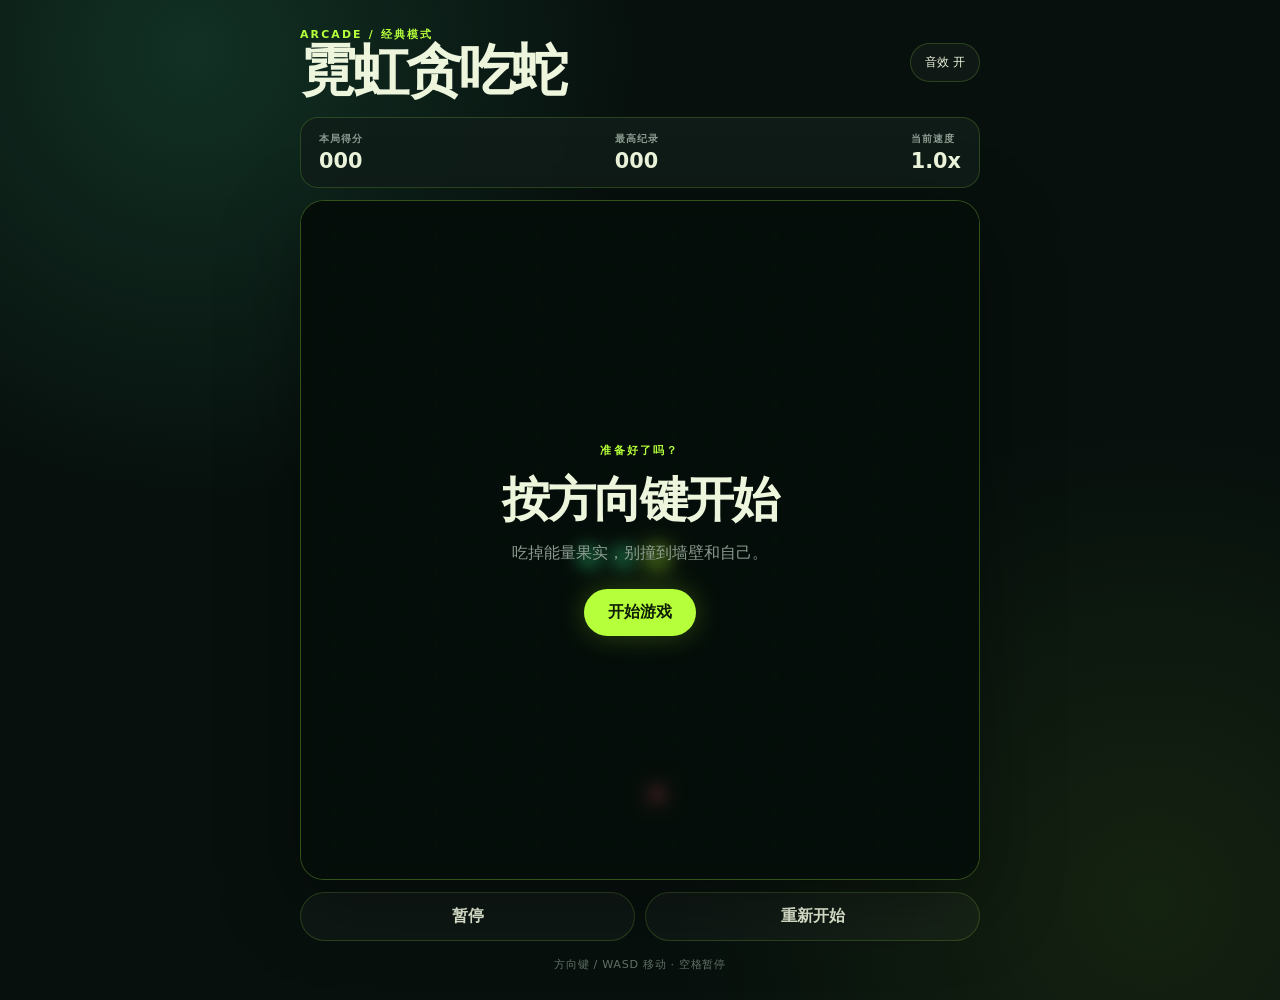
==== index.html @ 86b13d65 "Add mobile snake game and WeChat mini program" ====
<!doctype html>
<html lang="zh-CN">
<head>
  <meta charset="UTF-8">
  <meta name="viewport" content="width=device-width, initial-scale=1.0, maximum-scale=1.0, user-scalable=no">
  <meta name="theme-color" content="#111a17">
  <title>霓虹贪吃蛇</title>
  <link rel="stylesheet" href="style.css">
</head>
<body>
  <main class="game-shell">
    <header class="hero">
      <div>
        <p class="eyebrow">ARCADE / 经典模式</p>
        <h1>霓虹贪吃蛇</h1>
      </div>
      <button id="soundButton" class="icon-button" type="button" aria-label="切换音效">音效 开</button>
    </header>

    <section class="scoreboard" aria-label="游戏数据">
      <div><span>本局得分</span><strong id="score">000</strong></div>
      <div><span>最高纪录</span><strong id="highScore">000</strong></div>
      <div><span>当前速度</span><strong id="speed">1.0x</strong></div>
    </section>

    <section class="board-wrap">
      <canvas id="game" width="600" height="600" aria-label="贪吃蛇游戏区域"></canvas>
      <p class="swipe-hint" aria-hidden="true">在棋盘上滑动控制方向</p>
      <div id="overlay" class="overlay">
        <p id="overlayTag" class="eyebrow">准备好了吗？</p>
        <h2 id="overlayTitle">按方向键开始</h2>
        <p id="overlayText">吃掉能量果实，别撞到墙壁和自己。</p>
        <button id="startButton" class="primary-button" type="button">开始游戏</button>
      </div>
    </section>

    <div class="actions">
      <button id="pauseButton" class="secondary-button" type="button">暂停</button>
      <button id="restartButton" class="secondary-button" type="button">重新开始</button>
    </div>

    <section class="mobile-controls" aria-label="触屏方向控制">
      <button data-direction="up" aria-label="向上">↑</button>
      <button data-direction="left" aria-label="向左">←</button>
      <button data-direction="down" aria-label="向下">↓</button>
      <button data-direction="right" aria-label="向右">→</button>
    </section>

    <footer><span class="desktop-tip">方向键 / WASD 移动 · 空格暂停</span><span class="mobile-tip">滑动棋盘或点击方向键移动</span></footer>
  </main>
  <script src="game.js"></script>
</body>
</html>
---- style.css ----
:root {
  color-scheme: dark;
  --bg: #07100d;
  --panel: rgba(17, 30, 25, 0.86);
  --line: rgba(172, 255, 73, 0.18);
  --lime: #b6ff3b;
  --mint: #54f9b0;
  --cream: #edf5dd;
  --muted: #8c9c91;
  --danger: #ff5b78;
}

* { box-sizing: border-box; }

body {
  margin: 0;
  min-height: 100vh;
  display: grid;
  place-items: center;
  padding: 28px 18px;
  overflow-x: hidden;
  font-family: Inter, ui-sans-serif, system-ui, -apple-system, "Segoe UI", sans-serif;
  color: var(--cream);
  background:
    radial-gradient(circle at 15% 5%, rgba(84, 249, 176, .14), transparent 28rem),
    radial-gradient(circle at 90% 90%, rgba(182, 255, 59, .08), transparent 30rem),
    var(--bg);
}

body::before {
  content: "";
  position: fixed;
  inset: 0;
  pointer-events: none;
  opacity: .35;
  background-image: linear-gradient(rgba(255,255,255,.018) 1px, transparent 1px), linear-gradient(90deg, rgba(255,255,255,.018) 1px, transparent 1px);
  background-size: 32px 32px;
}

button { font: inherit; }

.game-shell { width: min(100%, 680px); position: relative; }

.hero, .scoreboard, .actions { display: flex; align-items: center; justify-content: space-between; }
.hero { margin-bottom: 20px; }
.hero h1 { margin: 2px 0 0; font-size: clamp(2rem, 7vw, 3.5rem); line-height: .95; letter-spacing: -.055em; }
.eyebrow { margin: 0; color: var(--lime); font-size: .68rem; font-weight: 800; letter-spacing: .2em; text-transform: uppercase; }

.icon-button, .secondary-button {
  border: 1px solid var(--line);
  border-radius: 999px;
  color: var(--cream);
  background: rgba(255,255,255,.035);
  cursor: pointer;
}
.icon-button { padding: 10px 14px; font-size: .75rem; }
.secondary-button { flex: 1; padding: 13px 16px; font-weight: 700; }
button:hover { border-color: rgba(182,255,59,.55); transform: translateY(-1px); }
button:active { transform: translateY(1px); }

.scoreboard {
  gap: 10px;
  margin-bottom: 12px;
  padding: 14px 18px;
  border: 1px solid var(--line);
  border-radius: 18px;
  background: var(--panel);
  backdrop-filter: blur(12px);
}
.scoreboard div { min-width: 0; }
.scoreboard span { display: block; color: var(--muted); font-size: .65rem; font-weight: 700; letter-spacing: .09em; }
.scoreboard strong { display: block; margin-top: 3px; font-size: 1.3rem; font-variant-numeric: tabular-nums; }

.board-wrap {
  position: relative;
  overflow: hidden;
  border: 1px solid rgba(182,255,59,.26);
  border-radius: 24px;
  box-shadow: 0 24px 80px rgba(0,0,0,.34), inset 0 0 50px rgba(84,249,176,.03);
  background: #09140f;
  touch-action: none;
  user-select: none;
  -webkit-user-select: none;
}
canvas { width: 100%; aspect-ratio: 1; display: block; touch-action: none; }
.swipe-hint {
  display: none;
  position: absolute;
  left: 50%;
  bottom: 12px;
  z-index: 2;
  margin: 0;
  padding: 6px 11px;
  border-radius: 999px;
  color: rgba(237,245,221,.72);
  background: rgba(4,11,8,.58);
  font-size: .66rem;
  transform: translateX(-50%);
  pointer-events: none;
}
.mobile-tip { display: none; }

.overlay {
  position: absolute;
  inset: 0;
  display: flex;
  flex-direction: column;
  align-items: center;
  justify-content: center;
  padding: 28px;
  text-align: center;
  background: rgba(4, 11, 8, .73);
  backdrop-filter: blur(7px);
  transition: opacity .2s ease;
}
.overlay.hidden { opacity: 0; pointer-events: none; }
.overlay h2 { margin: 10px 0 8px; font-size: clamp(1.8rem, 6vw, 3rem); letter-spacing: -.045em; }
.overlay > p:not(.eyebrow) { max-width: 360px; margin: 0 0 24px; color: var(--muted); line-height: 1.6; }
.primary-button {
  padding: 13px 24px;
  border: 0;
  border-radius: 999px;
  color: #102006;
  background: var(--lime);
  font-weight: 900;
  cursor: pointer;
  box-shadow: 0 0 28px rgba(182,255,59,.24);
}

.actions { gap: 10px; margin-top: 12px; }
.mobile-controls { display: none; width: 210px; margin: 18px auto 0; grid-template: repeat(2, 58px) / repeat(3, 58px); gap: 8px; justify-content: center; }
.mobile-controls button { border: 1px solid var(--line); border-radius: 16px; color: var(--cream); background: var(--panel); font-size: 1.3rem; }
.mobile-controls button:nth-child(1) { grid-column: 2; }
.mobile-controls button:nth-child(2) { grid-row: 2; grid-column: 1; }
.mobile-controls button:nth-child(3) { grid-row: 2; grid-column: 2; }
.mobile-controls button:nth-child(4) { grid-row: 2; grid-column: 3; }
footer { margin-top: 16px; color: #637268; text-align: center; font-size: .7rem; letter-spacing: .06em; }

@media (max-width: 700px), (pointer: coarse) {
  body { min-height: 100svh; padding: max(12px, env(safe-area-inset-top)) 12px max(14px, env(safe-area-inset-bottom)); align-items: start; overscroll-behavior: none; }
  .mobile-controls { display: grid; }
  .hero { margin-bottom: 10px; }
  .hero h1 { font-size: clamp(1.8rem, 9vw, 2.7rem); }
  .scoreboard { padding: 10px 14px; }
  .board-wrap { border-radius: 18px; }
  .swipe-hint { display: block; }
  .overlay { padding: 20px; }
  .actions { margin-top: 9px; }
  .mobile-controls { margin-top: 12px; }
  .mobile-controls button { min-width: 58px; min-height: 58px; touch-action: manipulation; }
  .desktop-tip { display: none; }
  .mobile-tip { display: inline; }
  footer { margin-top: 10px; }
}

@media (max-width: 390px) {
  .scoreboard span { font-size: .58rem; }
  .scoreboard strong { font-size: 1.08rem; }
  .mobile-controls { grid-template: repeat(2, 52px) / repeat(3, 52px); }
  .mobile-controls button { min-width: 52px; min-height: 52px; }
}

@media (orientation: landscape) and (pointer: coarse) and (max-height: 520px) {
  body { place-items: start center; }
  .game-shell { width: min(94vw, 980px); display: grid; grid-template-columns: minmax(280px, 62vh) minmax(220px, 1fr); gap: 8px 18px; }
  .hero, .scoreboard, .actions, .mobile-controls, footer { grid-column: 2; }
  .hero { grid-row: 1; }
  .scoreboard { grid-row: 2; }
  .board-wrap { grid-column: 1; grid-row: 1 / span 5; align-self: start; }
  .actions { grid-row: 3; }
  .mobile-controls { grid-row: 4; margin-top: 2px; }
  footer { grid-row: 5; }
}

@media (max-height: 780px) and (min-width: 700px) {
  .game-shell { width: min(100%, 570px); }
  .hero { margin-bottom: 12px; }
  .hero h1 { font-size: 2.2rem; }
}
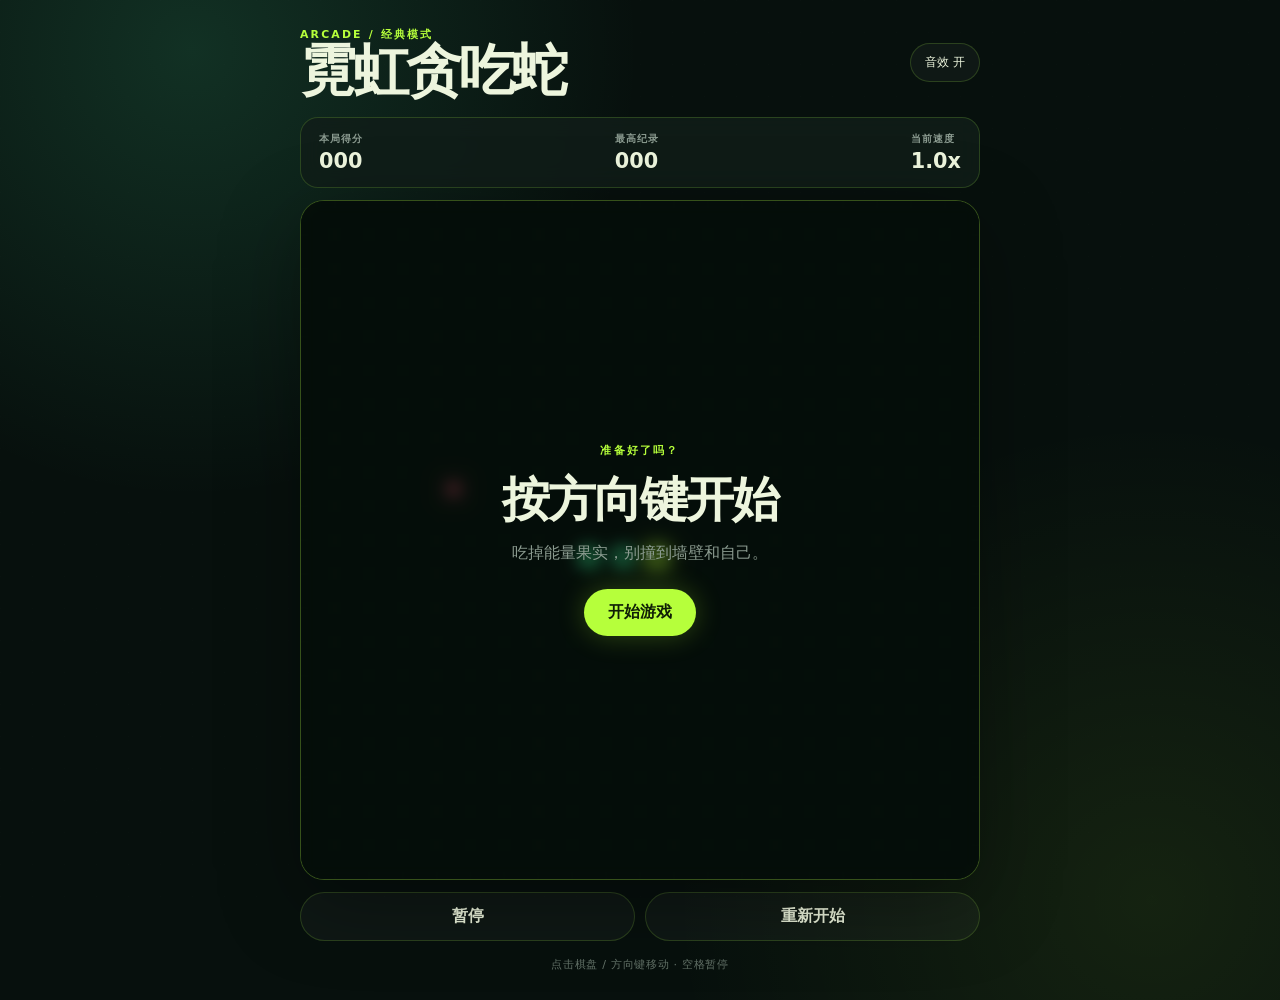
==== commit a559a1a1: "Add tap-to-move controls" ====
--- a/index.html
+++ b/index.html
@@ -25,7 +25,7 @@
 
     <section class="board-wrap">
       <canvas id="game" width="600" height="600" aria-label="贪吃蛇游戏区域"></canvas>
-      <p class="swipe-hint" aria-hidden="true">在棋盘上滑动控制方向</p>
+      <p class="swipe-hint" aria-hidden="true">点击棋盘控制方向</p>
       <div id="overlay" class="overlay">
         <p id="overlayTag" class="eyebrow">准备好了吗？</p>
         <h2 id="overlayTitle">按方向键开始</h2>
@@ -46,7 +46,7 @@
       <button data-direction="right" aria-label="向右">→</button>
     </section>
 
-    <footer><span class="desktop-tip">方向键 / WASD 移动 · 空格暂停</span><span class="mobile-tip">滑动棋盘或点击方向键移动</span></footer>
+    <footer><span class="desktop-tip">点击棋盘 / 方向键移动 · 空格暂停</span><span class="mobile-tip">点击蛇头四周控制方向</span></footer>
   </main>
   <script src="game.js"></script>
 </body>
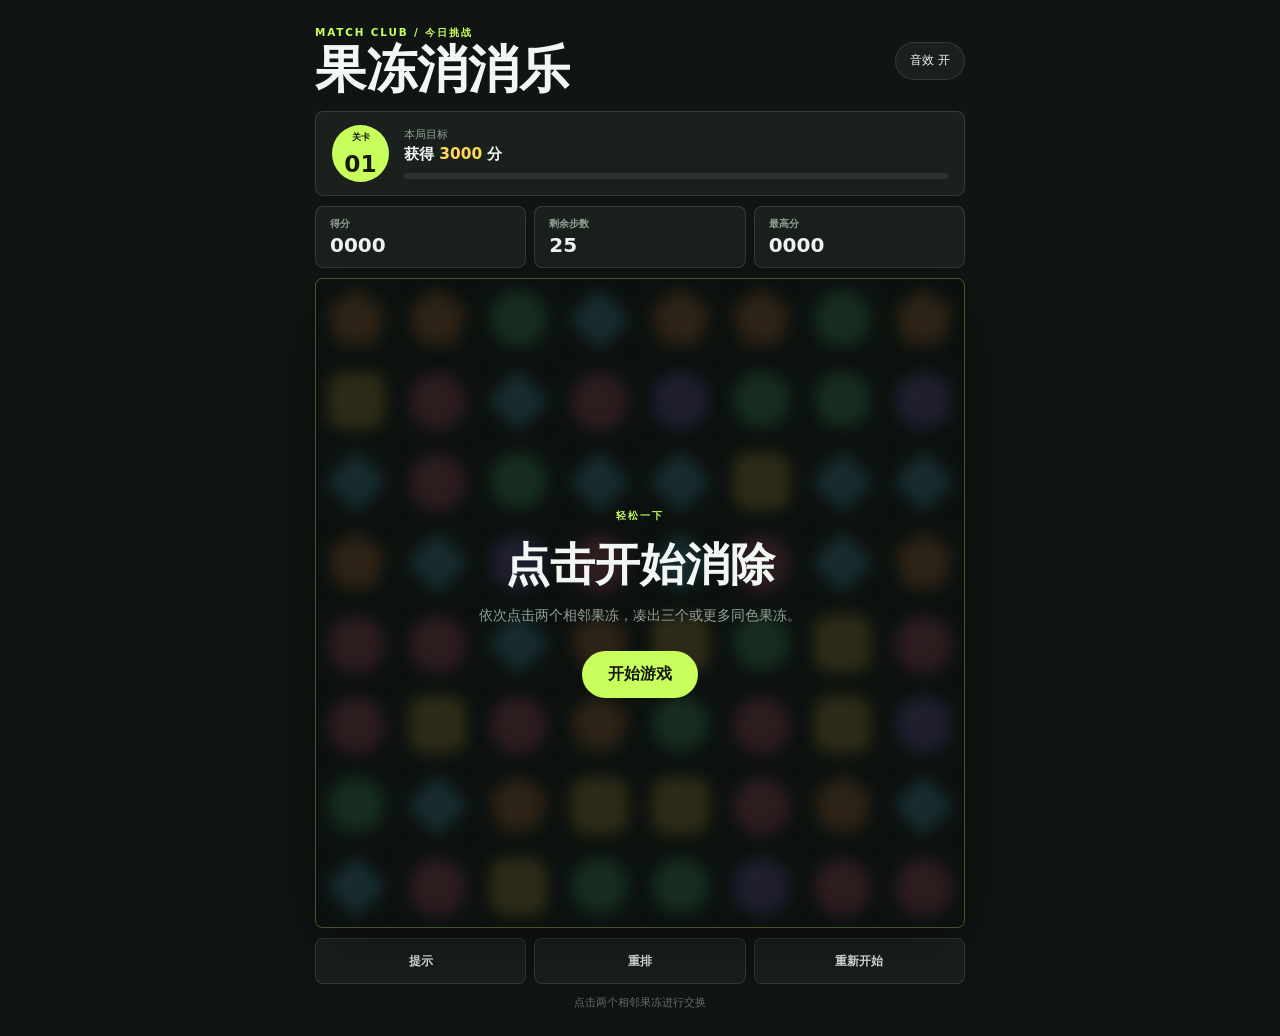
==== commit 3fe1e02d: "Replace snake game with mobile match-three" ====
--- a/index.html
+++ b/index.html
@@ -2,51 +2,53 @@
 <html lang="zh-CN">
 <head>
   <meta charset="UTF-8">
-  <meta name="viewport" content="width=device-width, initial-scale=1.0, maximum-scale=1.0, user-scalable=no">
-  <meta name="theme-color" content="#111a17">
-  <title>霓虹贪吃蛇</title>
+  <meta name="viewport" content="width=device-width, initial-scale=1, maximum-scale=1, user-scalable=no, viewport-fit=cover">
+  <meta name="theme-color" content="#101412">
+  <title>果冻消消乐</title>
   <link rel="stylesheet" href="style.css">
 </head>
 <body>
   <main class="game-shell">
-    <header class="hero">
+    <header class="topbar">
       <div>
-        <p class="eyebrow">ARCADE / 经典模式</p>
-        <h1>霓虹贪吃蛇</h1>
+        <p class="eyebrow">MATCH CLUB / 今日挑战</p>
+        <h1>果冻消消乐</h1>
       </div>
-      <button id="soundButton" class="icon-button" type="button" aria-label="切换音效">音效 开</button>
+      <button id="soundButton" class="pill-button" type="button">音效 开</button>
     </header>
 
-    <section class="scoreboard" aria-label="游戏数据">
-      <div><span>本局得分</span><strong id="score">000</strong></div>
-      <div><span>最高纪录</span><strong id="highScore">000</strong></div>
-      <div><span>当前速度</span><strong id="speed">1.0x</strong></div>
+    <section class="mission" aria-label="关卡目标">
+      <div class="level-badge"><span>关卡</span><strong>01</strong></div>
+      <div class="mission-copy">
+        <span>本局目标</span>
+        <strong>获得 <b id="targetScore">3000</b> 分</strong>
+        <div class="progress"><i id="progressBar"></i></div>
+      </div>
     </section>
 
-    <section class="board-wrap">
-      <canvas id="game" width="600" height="600" aria-label="贪吃蛇游戏区域"></canvas>
-      <p class="swipe-hint" aria-hidden="true">点击棋盘控制方向</p>
+    <section class="stats" aria-label="游戏数据">
+      <div><span>得分</span><strong id="score">0000</strong></div>
+      <div><span>剩余步数</span><strong id="moves">25</strong></div>
+      <div><span>最高分</span><strong id="best">0000</strong></div>
+    </section>
+
+    <section id="boardWrap" class="board-wrap">
+      <canvas id="game" width="640" height="640" aria-label="消消乐游戏棋盘"></canvas>
+      <div id="combo" class="combo" aria-live="polite"></div>
       <div id="overlay" class="overlay">
-        <p id="overlayTag" class="eyebrow">准备好了吗？</p>
-        <h2 id="overlayTitle">按方向键开始</h2>
-        <p id="overlayText">吃掉能量果实，别撞到墙壁和自己。</p>
+        <p id="overlayTag" class="eyebrow">轻松一下</p>
+        <h2 id="overlayTitle">点击开始消除</h2>
+        <p id="overlayText">依次点击两个相邻果冻，凑出三个或更多同色果冻。</p>
         <button id="startButton" class="primary-button" type="button">开始游戏</button>
       </div>
     </section>
 
     <div class="actions">
-      <button id="pauseButton" class="secondary-button" type="button">暂停</button>
-      <button id="restartButton" class="secondary-button" type="button">重新开始</button>
+      <button id="hintButton" type="button">提示</button>
+      <button id="shuffleButton" type="button">重排</button>
+      <button id="restartButton" type="button">重新开始</button>
     </div>
-
-    <section class="mobile-controls" aria-label="触屏方向控制">
-      <button data-direction="up" aria-label="向上">↑</button>
-      <button data-direction="left" aria-label="向左">←</button>
-      <button data-direction="down" aria-label="向下">↓</button>
-      <button data-direction="right" aria-label="向右">→</button>
-    </section>
-
-    <footer><span class="desktop-tip">点击棋盘 / 方向键移动 · 空格暂停</span><span class="mobile-tip">点击蛇头四周控制方向</span></footer>
+    <p class="tip">点击两个相邻果冻进行交换</p>
   </main>
   <script src="game.js"></script>
 </body>
--- a/style.css
+++ b/style.css
@@ -1,13 +1,14 @@
 :root {
   color-scheme: dark;
-  --bg: #07100d;
-  --panel: rgba(17, 30, 25, 0.86);
-  --line: rgba(172, 255, 73, 0.18);
-  --lime: #b6ff3b;
-  --mint: #54f9b0;
-  --cream: #edf5dd;
-  --muted: #8c9c91;
-  --danger: #ff5b78;
+  --bg: #101412;
+  --surface: #1a211d;
+  --surface-2: #222b26;
+  --line: rgba(232, 255, 241, .12);
+  --text: #f2f7f3;
+  --muted: #92a198;
+  --lime: #c9ff5d;
+  --yellow: #ffd85a;
+  --pink: #ff6f91;
 }
 
 * { box-sizing: border-box; }
@@ -17,14 +18,11 @@
   min-height: 100vh;
   display: grid;
   place-items: center;
-  padding: 28px 18px;
+  padding: 26px 16px;
   overflow-x: hidden;
+  color: var(--text);
+  background: var(--bg);
   font-family: Inter, ui-sans-serif, system-ui, -apple-system, "Segoe UI", sans-serif;
-  color: var(--cream);
-  background:
-    radial-gradient(circle at 15% 5%, rgba(84, 249, 176, .14), transparent 28rem),
-    radial-gradient(circle at 90% 90%, rgba(182, 255, 59, .08), transparent 30rem),
-    var(--bg);
 }
 
 body::before {
@@ -32,148 +30,63 @@
   position: fixed;
   inset: 0;
   pointer-events: none;
-  opacity: .35;
-  background-image: linear-gradient(rgba(255,255,255,.018) 1px, transparent 1px), linear-gradient(90deg, rgba(255,255,255,.018) 1px, transparent 1px);
-  background-size: 32px 32px;
+  opacity: .24;
+  background-image: linear-gradient(rgba(255,255,255,.025) 1px, transparent 1px), linear-gradient(90deg, rgba(255,255,255,.025) 1px, transparent 1px);
+  background-size: 28px 28px;
 }
 
-button { font: inherit; }
+button { font: inherit; transition: transform .12s ease, border-color .12s ease; }
+button:active { transform: scale(.97); }
+.game-shell { position: relative; width: min(100%, 650px); }
+.topbar { display: flex; align-items: center; justify-content: space-between; margin-bottom: 16px; }
+.eyebrow { margin: 0; color: var(--lime); font-size: .65rem; font-weight: 900; letter-spacing: .18em; text-transform: uppercase; }
+h1 { margin: 4px 0 0; font-size: clamp(2rem, 8vw, 3.2rem); line-height: 1; letter-spacing: 0; }
+.pill-button, .actions button { border: 1px solid var(--line); color: var(--text); background: var(--surface); cursor: pointer; }
+.pill-button { width: auto; padding: 10px 14px; border-radius: 99px; font-size: .74rem; }
 
-.game-shell { width: min(100%, 680px); position: relative; }
+.mission { display: flex; align-items: center; gap: 15px; margin-bottom: 10px; padding: 13px 16px; border: 1px solid var(--line); border-radius: 8px; background: var(--surface); }
+.level-badge { display: grid; place-items: center; width: 57px; height: 57px; flex: 0 0 57px; border-radius: 50%; color: #15180f; background: var(--lime); }
+.level-badge span { font-size: .58rem; font-weight: 900; }
+.level-badge strong { margin-top: -5px; font-size: 1.45rem; }
+.mission-copy { flex: 1; min-width: 0; }
+.mission-copy > span { display: block; color: var(--muted); font-size: .68rem; }
+.mission-copy > strong { display: block; margin: 2px 0 8px; font-size: .96rem; }
+.mission-copy b { color: var(--yellow); }
+.progress { height: 6px; overflow: hidden; border-radius: 99px; background: rgba(255,255,255,.08); }
+.progress i { display: block; width: 0; height: 100%; border-radius: inherit; background: var(--yellow); transition: width .25s ease; }
 
-.hero, .scoreboard, .actions { display: flex; align-items: center; justify-content: space-between; }
-.hero { margin-bottom: 20px; }
-.hero h1 { margin: 2px 0 0; font-size: clamp(2rem, 7vw, 3.5rem); line-height: .95; letter-spacing: -.055em; }
-.eyebrow { margin: 0; color: var(--lime); font-size: .68rem; font-weight: 800; letter-spacing: .2em; text-transform: uppercase; }
+.stats { display: grid; grid-template-columns: repeat(3, 1fr); gap: 8px; margin-bottom: 10px; }
+.stats div { padding: 10px 14px; border: 1px solid var(--line); border-radius: 8px; background: var(--surface); }
+.stats span { display: block; color: var(--muted); font-size: .62rem; font-weight: 700; }
+.stats strong { display: block; margin-top: 2px; font-size: 1.25rem; font-variant-numeric: tabular-nums; }
 
-.icon-button, .secondary-button {
-  border: 1px solid var(--line);
-  border-radius: 999px;
-  color: var(--cream);
-  background: rgba(255,255,255,.035);
-  cursor: pointer;
-}
-.icon-button { padding: 10px 14px; font-size: .75rem; }
-.secondary-button { flex: 1; padding: 13px 16px; font-weight: 700; }
-button:hover { border-color: rgba(182,255,59,.55); transform: translateY(-1px); }
-button:active { transform: translateY(1px); }
+.board-wrap { position: relative; overflow: hidden; border: 1px solid rgba(201,255,93,.25); border-radius: 8px; background: #151c18; box-shadow: 0 24px 70px rgba(0,0,0,.38); touch-action: none; user-select: none; -webkit-user-select: none; }
+canvas { display: block; width: 100%; aspect-ratio: 1; touch-action: none; }
+.overlay { position: absolute; inset: 0; display: flex; flex-direction: column; align-items: center; justify-content: center; padding: 30px; text-align: center; background: rgba(10,14,12,.86); backdrop-filter: blur(7px); }
+.overlay.hidden { display: none; }
+.overlay h2 { margin: 12px 0 9px; font-size: clamp(1.8rem, 7vw, 2.8rem); }
+.overlay > p:not(.eyebrow) { max-width: 360px; margin: 0 0 24px; color: var(--muted); font-size: .9rem; line-height: 1.6; }
+.primary-button { padding: 13px 26px; border: 0; border-radius: 99px; color: #15180f; background: var(--lime); font-weight: 900; cursor: pointer; }
+.combo { position: absolute; left: 50%; top: 45%; z-index: 3; color: white; font-size: 2rem; font-weight: 1000; text-shadow: 0 3px 0 #d34568, 0 8px 20px rgba(0,0,0,.35); transform: translate(-50%, -50%) scale(.5); opacity: 0; pointer-events: none; }
+.combo.show { animation: combo-pop .7s ease; }
+@keyframes combo-pop { 0% { opacity: 0; transform: translate(-50%,-50%) scale(.5); } 35% { opacity: 1; transform: translate(-50%,-50%) scale(1.15); } 75% { opacity: 1; transform: translate(-50%,-50%) scale(1); } 100% { opacity: 0; transform: translate(-50%,-65%) scale(1); } }
+.actions { display: grid; grid-template-columns: repeat(3, 1fr); gap: 8px; margin-top: 10px; }
+.actions button { min-height: 46px; padding: 10px; border-radius: 8px; font-size: .78rem; font-weight: 800; }
+.tip { margin: 12px 0 0; color: #637168; text-align: center; font-size: .68rem; }
 
-.scoreboard {
-  gap: 10px;
-  margin-bottom: 12px;
-  padding: 14px 18px;
-  border: 1px solid var(--line);
-  border-radius: 18px;
-  background: var(--panel);
-  backdrop-filter: blur(12px);
-}
-.scoreboard div { min-width: 0; }
-.scoreboard span { display: block; color: var(--muted); font-size: .65rem; font-weight: 700; letter-spacing: .09em; }
-.scoreboard strong { display: block; margin-top: 3px; font-size: 1.3rem; font-variant-numeric: tabular-nums; }
-
-.board-wrap {
-  position: relative;
-  overflow: hidden;
-  border: 1px solid rgba(182,255,59,.26);
-  border-radius: 24px;
-  box-shadow: 0 24px 80px rgba(0,0,0,.34), inset 0 0 50px rgba(84,249,176,.03);
-  background: #09140f;
-  touch-action: none;
-  user-select: none;
-  -webkit-user-select: none;
-}
-canvas { width: 100%; aspect-ratio: 1; display: block; touch-action: none; }
-.swipe-hint {
-  display: none;
-  position: absolute;
-  left: 50%;
-  bottom: 12px;
-  z-index: 2;
-  margin: 0;
-  padding: 6px 11px;
-  border-radius: 999px;
-  color: rgba(237,245,221,.72);
-  background: rgba(4,11,8,.58);
-  font-size: .66rem;
-  transform: translateX(-50%);
-  pointer-events: none;
-}
-.mobile-tip { display: none; }
-
-.overlay {
-  position: absolute;
-  inset: 0;
-  display: flex;
-  flex-direction: column;
-  align-items: center;
-  justify-content: center;
-  padding: 28px;
-  text-align: center;
-  background: rgba(4, 11, 8, .73);
-  backdrop-filter: blur(7px);
-  transition: opacity .2s ease;
-}
-.overlay.hidden { opacity: 0; pointer-events: none; }
-.overlay h2 { margin: 10px 0 8px; font-size: clamp(1.8rem, 6vw, 3rem); letter-spacing: -.045em; }
-.overlay > p:not(.eyebrow) { max-width: 360px; margin: 0 0 24px; color: var(--muted); line-height: 1.6; }
-.primary-button {
-  padding: 13px 24px;
-  border: 0;
-  border-radius: 999px;
-  color: #102006;
-  background: var(--lime);
-  font-weight: 900;
-  cursor: pointer;
-  box-shadow: 0 0 28px rgba(182,255,59,.24);
+@media (max-width: 700px) {
+  body { min-height: 100svh; padding: max(12px, env(safe-area-inset-top)) 11px max(14px, env(safe-area-inset-bottom)); align-items: start; overscroll-behavior: none; }
+  .topbar { margin-bottom: 10px; }
+  h1 { font-size: 2.25rem; }
+  .mission { padding: 9px 12px; }
+  .level-badge { width: 48px; height: 48px; flex-basis: 48px; }
+  .stats div { padding: 8px 11px; }
+  .board-wrap { border-radius: 7px; }
 }
 
-.actions { gap: 10px; margin-top: 12px; }
-.mobile-controls { display: none; width: 210px; margin: 18px auto 0; grid-template: repeat(2, 58px) / repeat(3, 58px); gap: 8px; justify-content: center; }
-.mobile-controls button { border: 1px solid var(--line); border-radius: 16px; color: var(--cream); background: var(--panel); font-size: 1.3rem; }
-.mobile-controls button:nth-child(1) { grid-column: 2; }
-.mobile-controls button:nth-child(2) { grid-row: 2; grid-column: 1; }
-.mobile-controls button:nth-child(3) { grid-row: 2; grid-column: 2; }
-.mobile-controls button:nth-child(4) { grid-row: 2; grid-column: 3; }
-footer { margin-top: 16px; color: #637268; text-align: center; font-size: .7rem; letter-spacing: .06em; }
-
-@media (max-width: 700px), (pointer: coarse) {
-  body { min-height: 100svh; padding: max(12px, env(safe-area-inset-top)) 12px max(14px, env(safe-area-inset-bottom)); align-items: start; overscroll-behavior: none; }
-  .mobile-controls { display: grid; }
-  .hero { margin-bottom: 10px; }
-  .hero h1 { font-size: clamp(1.8rem, 9vw, 2.7rem); }
-  .scoreboard { padding: 10px 14px; }
-  .board-wrap { border-radius: 18px; }
-  .swipe-hint { display: block; }
-  .overlay { padding: 20px; }
-  .actions { margin-top: 9px; }
-  .mobile-controls { margin-top: 12px; }
-  .mobile-controls button { min-width: 58px; min-height: 58px; touch-action: manipulation; }
-  .desktop-tip { display: none; }
-  .mobile-tip { display: inline; }
-  footer { margin-top: 10px; }
+@media (max-height: 730px) and (pointer: coarse) {
+  .eyebrow { font-size: .58rem; }
+  h1 { font-size: 1.8rem; }
+  .mission { display: none; }
+  .tip { display: none; }
 }
-
-@media (max-width: 390px) {
-  .scoreboard span { font-size: .58rem; }
-  .scoreboard strong { font-size: 1.08rem; }
-  .mobile-controls { grid-template: repeat(2, 52px) / repeat(3, 52px); }
-  .mobile-controls button { min-width: 52px; min-height: 52px; }
-}
-
-@media (orientation: landscape) and (pointer: coarse) and (max-height: 520px) {
-  body { place-items: start center; }
-  .game-shell { width: min(94vw, 980px); display: grid; grid-template-columns: minmax(280px, 62vh) minmax(220px, 1fr); gap: 8px 18px; }
-  .hero, .scoreboard, .actions, .mobile-controls, footer { grid-column: 2; }
-  .hero { grid-row: 1; }
-  .scoreboard { grid-row: 2; }
-  .board-wrap { grid-column: 1; grid-row: 1 / span 5; align-self: start; }
-  .actions { grid-row: 3; }
-  .mobile-controls { grid-row: 4; margin-top: 2px; }
-  footer { grid-row: 5; }
-}
-
-@media (max-height: 780px) and (min-width: 700px) {
-  .game-shell { width: min(100%, 570px); }
-  .hero { margin-bottom: 12px; }
-  .hero h1 { font-size: 2.2rem; }
-}
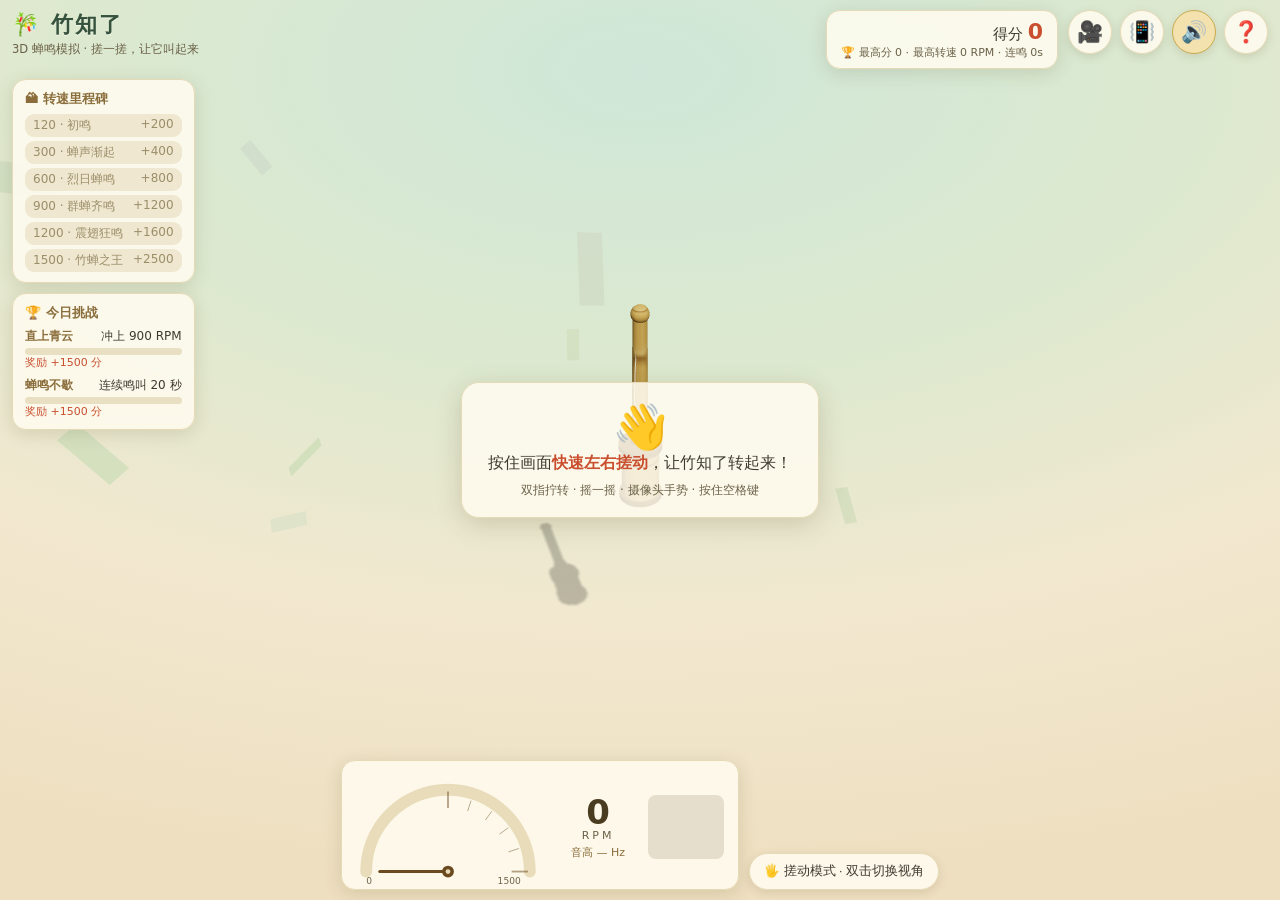
==== commit 49a7f8da: "Add bamboo cicada (竹知了) game; move jelly game to /guodong" ====
--- a/index.html
+++ b/index.html
@@ -1,55 +1,196 @@
-<!doctype html>
+<!DOCTYPE html>
 <html lang="zh-CN">
 <head>
-  <meta charset="UTF-8">
-  <meta name="viewport" content="width=device-width, initial-scale=1, maximum-scale=1, user-scalable=no, viewport-fit=cover">
-  <meta name="theme-color" content="#101412">
-  <title>果冻消消乐</title>
-  <link rel="stylesheet" href="style.css">
+<meta charset="UTF-8" />
+<meta name="viewport" content="width=device-width, initial-scale=1, maximum-scale=1, user-scalable=no, viewport-fit=cover" />
+<meta name="theme-color" content="#3e5c46" />
+<title>竹知了 · 3D 蝉鸣模拟器</title>
+<link rel="icon" href="data:image/svg+xml,%3Csvg xmlns='http://www.w3.org/2000/svg' viewBox='0 0 100 100'%3E%3Ctext y='0.9em' font-size='90'%3E%F0%9F%8E%8B%3C/text%3E%3C/svg%3E" />
+<link rel="stylesheet" href="css/style.css" />
+<script type="importmap">
+{
+  "imports": {
+    "three": "./js/vendor/three.module.js",
+    "three/addons/": "./js/vendor/",
+    "three/addons/controls/OrbitControls.js": "./js/vendor/OrbitControls.js"
+  }
+}
+</script>
 </head>
 <body>
-  <main class="game-shell">
-    <header class="topbar">
-      <div>
-        <p class="eyebrow">MATCH CLUB / 今日挑战</p>
-        <h1>果冻消消乐</h1>
+<div id="app">
+  <canvas id="gl"></canvas>
+
+  <div id="hud">
+    <header id="topbar">
+      <div id="title">
+        <h1>🎋 竹知了</h1>
+        <p>3D 蝉鸣模拟 · 搓一搓，让它叫起来</p>
       </div>
-      <button id="soundButton" class="pill-button" type="button">音效 开</button>
+
+      <div id="scoreCard" class="card">
+        <div class="score-line">得分 <b id="score">0</b></div>
+        <div class="sub" id="bestLine">🏆 最高分 0 · 最高转速 0 RPM</div>
+      </div>
+
+      <div id="ctrlBtns">
+        <button id="btnCam" class="icon-btn" title="摄像头手势控制">🎥</button>
+        <button id="btnShake" class="icon-btn" title="摇一摇（手机）">📳</button>
+        <button id="btnSound" class="icon-btn on" title="静音">🔊</button>
+        <button id="btnHelp" class="icon-btn" title="玩法说明">❓</button>
+      </div>
     </header>
 
-    <section class="mission" aria-label="关卡目标">
-      <div class="level-badge"><span>关卡</span><strong>01</strong></div>
-      <div class="mission-copy">
-        <span>本局目标</span>
-        <strong>获得 <b id="targetScore">3000</b> 分</strong>
-        <div class="progress"><i id="progressBar"></i></div>
+    <aside id="col-left">
+      <div id="cardMiles" class="card">
+        <h2>🏔 转速里程碑</h2>
+        <ul id="milestones"></ul>
       </div>
-    </section>
+      <div id="cardChal" class="card">
+        <h2>🏆 今日挑战</h2>
+        <div id="challenges"></div>
+      </div>
+    </aside>
 
-    <section class="stats" aria-label="游戏数据">
-      <div><span>得分</span><strong id="score">0000</strong></div>
-      <div><span>剩余步数</span><strong id="moves">25</strong></div>
-      <div><span>最高分</span><strong id="best">0000</strong></div>
-    </section>
+    <aside id="col-right">
+      <div id="handBox" class="card hidden">
+        <video id="handVideo" playsinline muted></video>
+        <canvas id="handCv" width="160" height="120"></canvas>
+        <span id="handStatus" class="dot"></span>
+        <span id="handLabel">手势识别</span>
+      </div>
+    </aside>
 
-    <section id="boardWrap" class="board-wrap">
-      <canvas id="game" width="640" height="640" aria-label="消消乐游戏棋盘"></canvas>
-      <div id="combo" class="combo" aria-live="polite"></div>
-      <div id="overlay" class="overlay">
-        <p id="overlayTag" class="eyebrow">轻松一下</p>
-        <h2 id="overlayTitle">点击开始消除</h2>
-        <p id="overlayText">依次点击两个相邻果冻，凑出三个或更多同色果冻。</p>
-        <button id="startButton" class="primary-button" type="button">开始游戏</button>
+    <footer id="bottombar">
+      <div id="gaugeCard" class="card">
+        <svg id="gauge" viewBox="0 0 220 132" aria-label="转速表">
+          <defs>
+            <linearGradient id="gaugeGrad" x1="0" y1="0" x2="1" y2="0">
+              <stop offset="0%" stop-color="#3f8f4f"/>
+              <stop offset="55%" stop-color="#d8a522"/>
+              <stop offset="100%" stop-color="#c94f2f"/>
+            </linearGradient>
+          </defs>
+          <path d="M 20 115 A 90 90 0 0 1 200 115" fill="none" stroke="#e9dcba" stroke-width="13" stroke-linecap="round"/>
+          <path id="gaugeArcFill" d="M 20 115 A 90 90 0 0 1 200 115" fill="none" stroke="url(#gaugeGrad)" stroke-width="13" stroke-linecap="round"
+                stroke-dasharray="282.75" stroke-dashoffset="282.75"/>
+          <g id="gaugeTicks"></g>
+          <g id="gaugeNeedle" transform="rotate(-90 110 115)">
+            <line x1="110" y1="115" x2="110" y2="40" stroke="#6b4a1f" stroke-width="3.4" stroke-linecap="round"/>
+            <circle cx="110" cy="115" r="6.5" fill="#6b4a1f"/>
+            <circle cx="110" cy="115" r="2.6" fill="#e9dcba"/>
+          </g>
+          <text x="20" y="129" class="g-label">0</text>
+          <text x="190" y="129" class="g-label" text-anchor="end">1500</text>
+        </svg>
+        <div id="gaugeText">
+          <div id="rpmVal">0</div>
+          <div class="unit">RPM</div>
+          <div id="hzVal">音高 — Hz</div>
+        </div>
+        <canvas id="fft" width="76" height="64"></canvas>
       </div>
-    </section>
 
-    <div class="actions">
-      <button id="hintButton" type="button">提示</button>
-      <button id="shuffleButton" type="button">重排</button>
-      <button id="restartButton" type="button">重新开始</button>
+      <div id="combo" class="card hidden">🔥 连鸣 <b id="comboTime">0.0</b>s <span id="mult">×1</span></div>
+      <button id="modeChip" class="chip">🖐 搓动模式 · 双击切换视角</button>
+    </footer>
+  </div>
+
+  <div id="hint">
+    <div class="hint-card">
+      <div class="hand">👋</div>
+      按住画面<b>快速左右搓动</b>，让竹知了转起来！
+      <div class="hint-sub">双指拧转 · 摇一摇 · 摄像头手势 · 按住空格键</div>
     </div>
-    <p class="tip">点击两个相邻果冻进行交换</p>
-  </main>
-  <script src="game.js"></script>
+  </div>
+
+  <div id="toasts"></div>
+  <div id="flash" class="hidden"></div>
+  <div id="confetti"></div>
+  <div id="errbox" class="hidden"></div>
+
+  <div id="helpModal" class="modal hidden">
+    <div class="modal-card">
+      <button id="btnCloseHelp" class="icon-btn">✕</button>
+      <h1>🎋 竹知了 · 玩法与原理</h1>
+
+      <section>
+        <h2>🧸 这是什么</h2>
+        <p>竹知了是中国传统发声玩具：一截竹筒，一端蒙上竹膜或牛皮纸，膜中央开小孔；
+        棉线穿过小孔，一头系在筒内的横签上，另一头系在竹柄上。
+        搓动/甩动竹柄，棉线绞动带动竹筒绕线轴高速旋转，
+        <b>棉线与膜孔边缘摩擦 → 膜振动 → 竹筒共鸣放大</b>，发出类似蝉鸣的“哇哇”声。</p>
+        <svg id="diagram" viewBox="0 0 320 150" role="img" aria-label="竹知了构造图">
+          <line x1="52" y1="18" x2="52" y2="128" stroke="#8a6d3b" stroke-width="8" stroke-linecap="round"/>
+          <text x="30" y="78" class="dg">竹柄</text>
+          <path d="M 52 20 C 96 44, 118 96, 168 118" fill="none" stroke="#b9a77e" stroke-width="3" stroke-dasharray="6 4"/>
+          <text x="98" y="64" class="dg">棉线</text>
+          <g transform="translate(150,104) rotate(-24)">
+            <rect x="-74" y="-24" width="148" height="48" rx="10" fill="#d8b45f" stroke="#8a6a33" stroke-width="2"/>
+            <rect x="-74" y="-18" width="148" height="6" fill="#a07c3c" opacity=".55"/>
+            <rect x="-74" y="12" width="148" height="6" fill="#a07c3c" opacity=".55"/>
+            <ellipse cx="74" cy="0" rx="9" ry="24" fill="#2b2012"/>
+            <circle cx="-74" cy="0" r="24" fill="#dcc28d" stroke="#8a6a33" stroke-width="2"/>
+            <circle cx="-74" cy="0" r="5" fill="#2b2012"/>
+            <circle cx="-74" cy="0" r="2.4" fill="#dcc28d"/>
+          </g>
+          <text x="216" y="30" class="dg">膜(竹片/牛皮纸)</text>
+          <text x="216" y="46" class="dg">中央小孔 + 棉线</text>
+          <text x="216" y="118" class="dg">竹筒(共鸣腔)</text>
+          <text x="216" y="134" class="dg">开口端</text>
+          <line x1="216" y1="52" x2="206" y2="82" stroke="#8a6d3b" stroke-width="1" marker-end=""/>
+          <line x1="216" y1="108" x2="202" y2="112" stroke="#8a6d3b" stroke-width="1"/>
+        </svg>
+      </section>
+
+      <section>
+        <h2>🎮 怎么玩</h2>
+        <ul class="how">
+          <li><b>🖐 搓动</b>：按住画面（或按住竹知了附近）快速左右来回搓 —— 搓得越快转得越快，叫得越响。</li>
+          <li><b>🤏 双指拧转</b>（触屏）：两根手指在屏幕上像搓木柄一样拧。</li>
+          <li><b>📳 摇一摇</b>：摇动手机，点“📳”按钮开启（iPhone 需授权）。</li>
+          <li><b>🎥 摄像头手势</b>：点“🎥”开启，单手在镜头前快速左右摆动，或双手做“搓手”动作。</li>
+          <li><b>⌨️ 键盘</b>：按住 <kbd>空格</kbd> / <kbd>←</kbd> / <kbd>→</kbd> 自动搓动。</li>
+          <li><b>🔭 视角</b>：双击画面或右键拖动旋转视角；点底部“模式”按钮切换，视角模式下可拖动旋转、滚轮缩放，细看竹节与结构。</li>
+        </ul>
+      </section>
+
+      <section>
+        <h2>🔊 声音与物理（和真玩具一样）</h2>
+        <ul class="how">
+          <li>搓动给竹筒一个<b>初始角速度</b>，之后受<b>空气阻力</b>（∝转速²）与棉线摩擦影响自然衰减 —— 不搓就会慢慢停下。</li>
+          <li>音调、响度由<b>实时转速连续驱动</b>：转速越高，摩擦频率越高 → 音调越高、越响；转速降下来，声音自然衰弱消失。</li>
+          <li>转速快时离心力把竹筒甩起绕圈（锥摆），转速慢时垂下来摇摆。</li>
+          <li>声音全部由 <b>Web Audio API 实时合成</b>（锯齿波 + 摩擦噪声 + 竹筒共鸣滤波），没有任何录音文件。</li>
+        </ul>
+      </section>
+
+      <section>
+        <h2>🏆 挑战规则</h2>
+        <ul class="how">
+          <li><b>转速里程碑</b>：120「初鸣」→ 300「蝉声渐起」→ 600「烈日蝉鸣」→ 900「群蝉齐鸣」→ 1200「震翅狂鸣」→ 1500「竹蝉之王」，首次达到有加分。</li>
+          <li><b>连续鸣叫</b>：持续鸣叫每 4 秒倍率 +1（最高 ×8）；中断超过 1.5 秒倍率归零。</li>
+          <li><b>今日挑战</b>：冲上 900 RPM / 连续鸣叫 20 秒，各奖 1500 分。</li>
+          <li><b>纪录</b>：最高分、最高转速、最长连鸣保存在本机浏览器中。</li>
+        </ul>
+      </section>
+
+      <p class="foot">构造与发声原理参考：百度百科《竹知了》、国立中山大学物理演示《竹蟬的聲學》、旋转气鸣器（bullroarer）声学研究 —— 音调随转速升高。</p>
+      <button id="btnGotIt" class="primary">开始玩！</button>
+    </div>
+  </div>
+</div>
+<script>
+  // 早期错误捕获（若 CDN/模块加载失败也能看到提示）
+  window.addEventListener('error', function (e) {
+    var el = document.getElementById('errbox');
+    if (el) { el.hidden = false; el.textContent += 'JS: ' + (e.message || e.type) + ' ｜ '; }
+  });
+  window.addEventListener('unhandledrejection', function (e) {
+    var el = document.getElementById('errbox');
+    if (el) { el.hidden = false; el.textContent += '异步: ' + (e.reason && e.reason.message || e.reason) + ' ｜ '; }
+  });
+</script>
+<script type="module" src="js/main.js"></script>
 </body>
 </html>
--- a/css/style.css
+++ b/css/style.css
@@ -0,0 +1,361 @@
+/* ===== 竹知了 · 3D 蝉鸣模拟器 ===== */
+:root {
+  --ink: #3f3a2e;
+  --ink-soft: #6b6148;
+  --paper: rgba(255, 252, 240, 0.86);
+  --paper-line: #e6d9b6;
+  --accent: #8a6d3b;
+  --green: #3f8f4f;
+  --red: #c94f2f;
+  --gold: #d8a522;
+  --radius: 14px;
+}
+
+* { margin: 0; padding: 0; box-sizing: border-box; }
+
+html, body {
+  height: 100%;
+  overflow: hidden;
+  font-family: "PingFang SC", "Microsoft YaHei", "Noto Sans SC", system-ui, -apple-system, sans-serif;
+  color: var(--ink);
+  -webkit-user-select: none;
+  user-select: none;
+  -webkit-tap-highlight-color: transparent;
+  overscroll-behavior: none;
+}
+
+#app { position: fixed; inset: 0; }
+
+/* 天空渐变背景（画布透明，透出此背景） */
+body {
+  background:
+    radial-gradient(120% 90% at 50% 8%, #cfe7d8 0%, #dde9cf 38%, #f2e8cf 68%, #eedfc0 100%);
+}
+
+#gl {
+  position: absolute; inset: 0;
+  width: 100%; height: 100%;
+  display: block;
+  touch-action: none;
+  cursor: grab;
+}
+#gl.rubbing { cursor: grabbing; }
+
+/* ===== HUD 网格 ===== */
+#hud {
+  position: fixed; inset: 0;
+  display: grid;
+  grid-template-columns: auto 1fr auto;
+  grid-template-rows: auto 1fr auto;
+  gap: 10px;
+  padding:
+    calc(10px + env(safe-area-inset-top, 0px))
+    calc(12px + env(safe-area-inset-right, 0px))
+    calc(10px + env(safe-area-inset-bottom, 0px))
+    calc(12px + env(safe-area-inset-left, 0px));
+  pointer-events: none;
+  z-index: 10;
+}
+
+.card {
+  background: var(--paper);
+  border: 1px solid var(--paper-line);
+  border-radius: var(--radius);
+  box-shadow: 0 4px 18px rgba(90, 72, 34, 0.16);
+  backdrop-filter: blur(7px);
+  -webkit-backdrop-filter: blur(7px);
+  pointer-events: auto;
+}
+
+/* ===== 顶栏 ===== */
+#topbar {
+  grid-column: 1 / 4;
+  display: flex;
+  align-items: flex-start;
+  gap: 10px;
+  flex-wrap: wrap;
+}
+#title { flex: 1 1 200px; min-width: 150px; }
+#title h1 {
+  font-size: 22px;
+  letter-spacing: 2px;
+  color: #35523c;
+  text-shadow: 0 1px 0 rgba(255,255,255,.6);
+  display: inline-block;
+}
+#title p { font-size: 11.5px; color: var(--ink-soft); margin-top: 2px; }
+
+#scoreCard { padding: 8px 14px; text-align: right; }
+.score-line { font-size: 15px; }
+.score-line b { font-size: 22px; color: var(--red); font-variant-numeric: tabular-nums; }
+#scoreCard .sub { font-size: 11px; color: var(--ink-soft); margin-top: 1px; }
+
+#ctrlBtns { display: flex; gap: 8px; }
+.icon-btn {
+  width: 44px; height: 44px;
+  font-size: 21px;
+  border-radius: 50%;
+  border: 1px solid var(--paper-line);
+  background: var(--paper);
+  box-shadow: 0 3px 10px rgba(90,72,34,.16);
+  cursor: pointer;
+  transition: transform .12s ease, filter .12s ease;
+  backdrop-filter: blur(7px);
+  display: grid; place-items: center;
+  pointer-events: auto;   /* 恢复点击（#hud 整层为 pointer-events:none 让画布穿透） */
+}
+.icon-btn:active { transform: scale(.9); }
+.icon-btn.on { background: #f3e2ae; border-color: #c9a94e; }
+.icon-btn.off { filter: grayscale(.75) opacity(.8); }
+.icon-btn.small { width: 34px; height: 34px; font-size: 17px; position: absolute; top: 8px; right: 8px; }
+
+/* ===== 左栏 ===== */
+#col-left { grid-column: 1; grid-row: 2; align-self: start; display: flex; flex-direction: column; gap: 10px; }
+#cardMiles, #cardChal { padding: 10px 12px; }
+#cardMiles h2, #cardChal h2 { font-size: 13px; color: var(--accent); margin-bottom: 6px; }
+
+#milestones { list-style: none; display: flex; flex-direction: column; gap: 4px; }
+#milestones li {
+  font-size: 12px;
+  padding: 3px 8px;
+  border-radius: 9px;
+  background: #efe7cf;
+  color: #9b8e6a;
+  display: flex; justify-content: space-between; gap: 10px;
+  transition: all .25s ease;
+}
+#milestones li.done { background: #dcecd3; color: #3f6b46; }
+#milestones li.now { background: #f6e3b3; color: #8a6416; font-weight: bold; }
+#milestones li .b { font-variant-numeric: tabular-nums; }
+
+.chal { margin-bottom: 7px; }
+.chal:last-child { margin-bottom: 0; }
+.chal .c-head { display: flex; justify-content: space-between; font-size: 12px; margin-bottom: 3px; }
+.chal .c-head b { color: var(--accent); }
+.chal .bar { height: 7px; border-radius: 4px; background: #e9dfc2; overflow: hidden; }
+.chal .bar i {
+  display: block; height: 100%; width: 0%;
+  background: linear-gradient(90deg, #6fae4a, #e0b93e);
+  border-radius: 4px;
+  transition: width .18s linear;
+}
+.chal.done .c-head b { color: var(--green); }
+.chal.done .bar i { background: var(--green); }
+.chal .c-reward { font-size: 11px; color: var(--red); }
+
+/* ===== 右栏 ===== */
+#col-right { grid-column: 3; grid-row: 2; align-self: end; display: flex; flex-direction: column; gap: 10px; }
+#handBox {
+  position: relative;
+  width: 168px; height: 126px;
+  overflow: hidden;
+  background: #20180e;
+}
+#handVideo { position: absolute; inset: 0; width: 100%; height: 100%; object-fit: cover; transform: scaleX(-1); }
+#handCv { position: absolute; inset: 0; width: 100%; height: 100%; }
+#handLabel {
+  position: absolute; left: 6px; bottom: 4px;
+  font-size: 10px; color: #fff; background: rgba(0,0,0,.45);
+  padding: 1px 6px; border-radius: 7px;
+}
+.dot {
+  position: absolute; top: 6px; right: 6px;
+  width: 10px; height: 10px; border-radius: 50%;
+  background: #888; box-shadow: 0 0 0 2px rgba(0,0,0,.35);
+}
+.dot.live { background: #5bd66f; animation: blink 1.2s infinite; }
+.dot.load { background: #e0b93e; animation: blink .6s infinite; }
+.dot.err { background: #e05b5b; }
+
+/* ===== 底栏 ===== */
+#bottombar {
+  grid-column: 1 / 4; grid-row: 3;
+  display: flex; align-items: flex-end; justify-content: center; gap: 10px;
+  flex-wrap: wrap;
+}
+#gaugeCard {
+  display: flex; align-items: center; gap: 6px;
+  padding: 6px 14px 2px 6px;
+}
+#gauge { width: 200px; height: 120px; display: block; }
+.g-label { font-size: 10px; fill: var(--ink-soft); }
+/* 表针角度由 JS 写 transform 属性，不能用 CSS transform 覆盖 */
+#gaugeText { text-align: center; min-width: 88px; }
+#rpmVal { font-size: 34px; font-weight: 800; color: #4a3c20; line-height: 1; font-variant-numeric: tabular-nums; }
+#gaugeText .unit { font-size: 11px; color: var(--ink-soft); letter-spacing: 3px; }
+#hzVal { font-size: 11px; color: var(--accent); margin-top: 3px; }
+#fft { width: 76px; height: 64px; display: block; border-radius: 8px; background: rgba(90,72,34,.07); }
+
+#combo { padding: 8px 14px; font-size: 13px; white-space: nowrap; }
+#combo b { color: var(--red); font-size: 15px; font-variant-numeric: tabular-nums; }
+#combo #mult {
+  display: inline-block; margin-left: 4px;
+  background: var(--red); color: #fff;
+  border-radius: 9px; padding: 0 7px; font-weight: bold;
+}
+
+.chip {
+  border: 1px solid var(--paper-line);
+  background: var(--paper);
+  color: var(--ink);
+  border-radius: 20px;
+  padding: 9px 14px;
+  font-size: 12.5px;
+  cursor: pointer;
+  box-shadow: 0 3px 10px rgba(90,72,34,.14);
+  pointer-events: auto;
+  backdrop-filter: blur(7px);
+  transition: transform .12s ease;
+}
+.chip:active { transform: scale(.94); }
+.chip.view { background: #dcecd3; border-color: #9dbd8f; }
+
+/* ===== 提示 ===== */
+#hint {
+  position: fixed; inset: 0;
+  display: grid; place-items: center;
+  pointer-events: none;
+  z-index: 9;
+  transition: opacity .6s ease;
+}
+#hint.fade { opacity: 0; }
+.hint-card {
+  text-align: center;
+  background: var(--paper);
+  border: 1px solid var(--paper-line);
+  border-radius: 18px;
+  padding: 18px 26px;
+  font-size: 16px;
+  box-shadow: 0 6px 26px rgba(90,72,34,.2);
+  max-width: 88vw;
+}
+.hint-card .hand { font-size: 44px; animation: wave 1s ease-in-out infinite; }
+.hint-card b { color: var(--red); }
+.hint-sub { font-size: 12px; color: var(--ink-soft); margin-top: 8px; }
+
+/* ===== Toast / 特效 ===== */
+#toasts {
+  position: fixed; top: 74px; left: 0; right: 0;
+  display: flex; flex-direction: column; align-items: center; gap: 8px;
+  pointer-events: none; z-index: 30;
+}
+.toast {
+  background: rgba(64, 52, 28, 0.92);
+  color: #f7efd8;
+  border-radius: 20px;
+  padding: 8px 18px;
+  font-size: 14px;
+  box-shadow: 0 4px 16px rgba(0,0,0,.3);
+  animation: toastIn .3s ease, toastOut .5s ease 2.1s forwards;
+}
+.toast.big { font-size: 17px; padding: 12px 24px; background: linear-gradient(135deg, #b0762c, #8a5a1c); }
+
+#flash {
+  position: fixed; inset: 0; z-index: 20; pointer-events: none;
+  background: radial-gradient(circle at 50% 45%, rgba(255, 232, 160, 0.85), rgba(255, 214, 90, 0) 65%);
+  animation: flashFade .7s ease forwards;
+}
+
+#confetti { position: fixed; inset: 0; pointer-events: none; z-index: 25; overflow: hidden; }
+.conf {
+  position: absolute; top: -16px;
+  width: 9px; height: 14px;
+  border-radius: 2px;
+  animation: confFall var(--dur, 1.2s) ease-in var(--delay, 0s) forwards;
+}
+
+/* ===== 错误条 ===== */
+#errbox {
+  position: fixed; top: 0; left: 0; right: 0; z-index: 99;
+  background: #a33; color: #fff;
+  font-size: 12px; padding: 8px 12px;
+}
+
+/* ===== 弹窗 ===== */
+.modal {
+  position: fixed; inset: 0; z-index: 40;
+  background: rgba(40, 32, 16, 0.5);
+  display: grid; place-items: center;
+  padding: 14px;
+}
+.modal-card {
+  position: relative;
+  background: #fdf8ea;
+  border: 1px solid var(--paper-line);
+  border-radius: 18px;
+  max-width: 620px; width: 100%;
+  max-height: 86vh;
+  overflow-y: auto;
+  padding: 22px 26px;
+  box-shadow: 0 12px 40px rgba(0,0,0,.35);
+  -webkit-overflow-scrolling: touch;
+}
+.modal-card h1 { font-size: 20px; margin-bottom: 8px; color: #35523c; }
+.modal-card section { margin: 12px 0 4px; }
+.modal-card h2 { font-size: 14.5px; color: var(--accent); margin-bottom: 5px; }
+.modal-card p { font-size: 13px; line-height: 1.75; }
+.modal-card p.foot { font-size: 11px; color: var(--ink-soft); margin-top: 12px; }
+.how { list-style: none; }
+.how li { font-size: 13px; line-height: 1.7; padding: 3px 0 3px 4px; }
+kbd {
+  background: #efe7cf; border: 1px solid #cdbb8e; border-bottom-width: 2px;
+  border-radius: 5px; padding: 0 5px; font-size: 11.5px; font-family: inherit;
+}
+#diagram { width: 100%; max-width: 340px; margin: 4px auto; display: block; }
+.dg { font-size: 9px; fill: var(--ink-soft); }
+.primary {
+  display: block; margin: 14px auto 0;
+  background: linear-gradient(135deg, #4d8f57, #3c7a49);
+  color: #fff; border: none;
+  border-radius: 24px;
+  padding: 11px 34px;
+  font-size: 15px; cursor: pointer;
+  box-shadow: 0 4px 14px rgba(61, 122, 73, .4);
+}
+.primary:active { transform: scale(.96); }
+
+.hidden { display: none !important; }
+
+/* ===== 动画 ===== */
+@keyframes wave { 0%,100% { transform: translateX(-8px) rotate(-12deg);} 50% { transform: translateX(8px) rotate(12deg);} }
+@keyframes blink { 0%,100% { opacity: 1;} 50% { opacity: .35;} }
+@keyframes toastIn { from { opacity: 0; transform: translateY(-10px);} to { opacity: 1; transform: none;} }
+@keyframes toastOut { to { opacity: 0; transform: translateY(-14px);} }
+@keyframes flashFade { from { opacity: 1;} to { opacity: 0;} }
+@keyframes confFall {
+  0% { transform: translateY(0) rotate(0deg); opacity: 1; }
+  100% { transform: translateY(var(--drop, 90vh)) rotate(var(--rot, 540deg)); opacity: .9; }
+}
+
+/* ===== 响应式 ===== */
+@media (max-width: 900px) {
+  #col-left {
+    grid-column: 1 / 4; grid-row: 2;
+    flex-direction: row;
+    overflow-x: auto;
+    max-width: 100%;
+    padding-bottom: 2px;
+  }
+  #cardMiles { flex: 0 0 auto; }
+  #cardChal { flex: 0 0 auto; width: 240px; }
+  #milestones { flex-direction: row; flex-wrap: nowrap; gap: 4px; }
+  #milestones li { white-space: nowrap; }
+  #gauge { width: 158px; height: 95px; }
+  #rpmVal { font-size: 26px; }
+  #title h1 { font-size: 19px; }
+  #handBox { width: 130px; height: 98px; }
+}
+
+@media (max-width: 520px), (max-height: 480px) {
+  #title p, #scoreCard .sub { display: none; }
+  #scoreCard { padding: 6px 10px; }
+  .score-line b { font-size: 19px; }
+  .icon-btn { width: 40px; height: 40px; font-size: 19px; }
+  #cardMiles, #cardChal { padding: 7px 9px; }
+  #gaugeText { min-width: 64px; }
+  #rpmVal { font-size: 22px; }
+  #fft { width: 56px; height: 48px; }
+  #gaugeCard { padding: 4px 8px 2px 2px; }
+  .chip { font-size: 11px; padding: 8px 11px; }
+  #combo { padding: 6px 10px; font-size: 12px; }
+}
